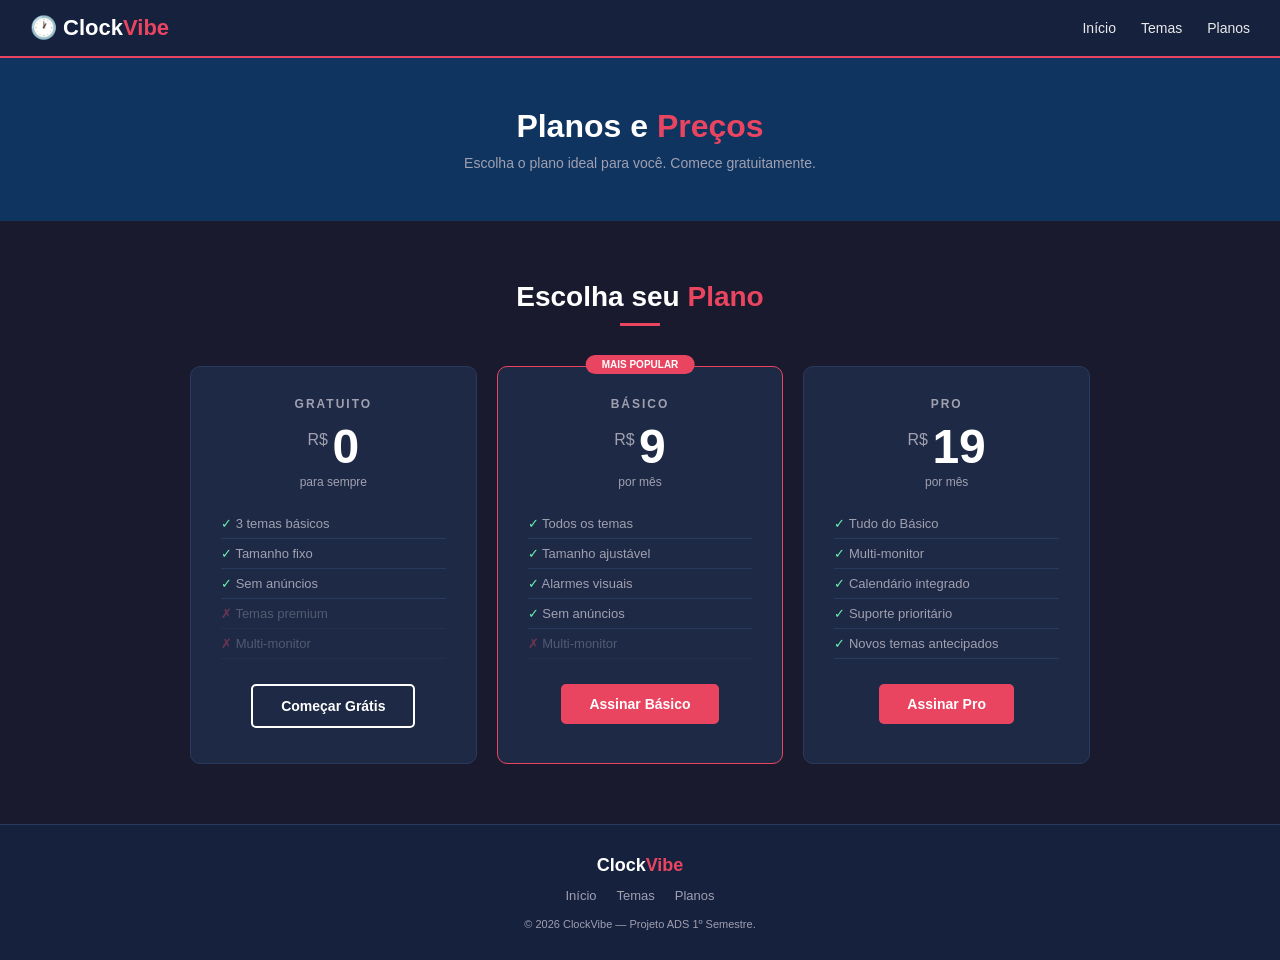
==== planos.html @ 99e5fd4c "Adicionar planos.html — Projeto ADS" ====
<!DOCTYPE html>
<html lang="pt-BR">
<head>
    <meta charset="UTF-8">
    <meta name="viewport" content="width=device-width, initial-scale=1.0">
    <title>Planos — ClockVibe</title>
    <link rel="stylesheet" href="css/style.css">
</head>
<body>

    <header>
        <a href="index.html" class="logo">🕐 Clock<span>Vibe</span></a>
        <nav>
            <ul>
                <li><a href="index.html">Início</a></li>
                <li><a href="temas.html">Temas</a></li>
                <li><a href="planos.html">Planos</a></li>
            </ul>
        </nav>
    </header>

    <div class="page-hero">
        <h1>Planos e <span>Preços</span></h1>
        <p>Escolha o plano ideal para você. Comece gratuitamente.</p>
    </div>

    <section>
        <div class="container">
            <div class="titulo-secao">
                <h2>Escolha seu <span>Plano</span></h2>
                <div class="linha-divisoria"></div>
            </div>
            <div class="grade-planos">
                <div class="plano-card">
                    <div class="plano-nome">Gratuito</div>
                    <div class="plano-preco">
                        <span class="cifrao">R$</span>
                        <span class="valor">0</span>
                        <span class="periodo">para sempre</span>
                    </div>
                    <ul class="plano-lista">
                        <li>3 temas básicos</li>
                        <li>Tamanho fixo</li>
                        <li>Sem anúncios</li>
                        <li class="indisponivel">Temas premium</li>
                        <li class="indisponivel">Multi-monitor</li>
                    </ul>
                    <a href="temas.html" class="btn btn-secundario">Começar Grátis</a>
                </div>
                <div class="plano-card destaque">
                    <div class="plano-popular">Mais Popular</div>
                    <div class="plano-nome">Básico</div>
                    <div class="plano-preco">
                        <span class="cifrao">R$</span>
                        <span class="valor">9</span>
                        <span class="periodo">por mês</span>
                    </div>
                    <ul class="plano-lista">
                        <li>Todos os temas</li>
                        <li>Tamanho ajustável</li>
                        <li>Alarmes visuais</li>
                        <li>Sem anúncios</li>
                        <li class="indisponivel">Multi-monitor</li>
                    </ul>
                    <a href="temas.html" class="btn btn-primario">Assinar Básico</a>
                </div>
                <div class="plano-card">
                    <div class="plano-nome">Pro</div>
                    <div class="plano-preco">
                        <span class="cifrao">R$</span>
                        <span class="valor">19</span>
                        <span class="periodo">por mês</span>
                    </div>
                    <ul class="plano-lista">
                        <li>Tudo do Básico</li>
                        <li>Multi-monitor</li>
                        <li>Calendário integrado</li>
                        <li>Suporte prioritário</li>
                        <li>Novos temas antecipados</li>
                    </ul>
                    <a href="temas.html" class="btn btn-primario">Assinar Pro</a>
                </div>
            </div>
        </div>
    </section>

    <footer>
        <div class="footer-logo">Clock<span>Vibe</span></div>
        <div class="footer-links">
            <a href="index.html">Início</a>
            <a href="temas.html">Temas</a>
            <a href="planos.html">Planos</a>
        </div>
        <p class="footer-copy">© 2026 ClockVibe — Projeto ADS 1º Semestre.</p>
    </footer>

</body>
</html>
---- css/style.css ----
/* ClockVibe — Versão Original (Crua) */

* {
    margin: 0;
    padding: 0;
    box-sizing: border-box;
}

body {
    font-family: Arial, sans-serif;
    background-color: #1a1a2e;
    color: #eaeaea;
}

/* Cabeçalho */
header {
    background-color: #16213e;
    border-bottom: 2px solid #e94560;
    padding: 15px 30px;
    display: flex;
    justify-content: space-between;
    align-items: center;
}

.logo {
    font-size: 22px;
    font-weight: bold;
    color: #ffffff;
    text-decoration: none;
}

.logo span {
    color: #e94560;
}

nav ul {
    list-style: none;
    display: flex;
    gap: 25px;
}

nav ul li a {
    text-decoration: none;
    color: #eaeaea;
    font-size: 14px;
}

nav ul li a:hover {
    color: #e94560;
}

/* Hero */
.hero {
    background-color: #0f3460;
    padding: 60px 30px;
    text-align: center;
}

.hero h1 {
    font-size: 40px;
    color: #ffffff;
    margin-bottom: 15px;
}

.hero h1 span {
    color: #e94560;
}

.hero p {
    font-size: 16px;
    color: #a0a0b0;
    margin-bottom: 30px;
}

.relogio-demo {
    background-color: rgba(0,0,0,0.3);
    border: 1px solid #e94560;
    border-radius: 10px;
    padding: 20px 40px;
    display: inline-block;
    margin-bottom: 30px;
}

.relogio-demo .hora {
    font-size: 56px;
    color: #e94560;
    letter-spacing: 6px;
}

.relogio-demo .data {
    font-size: 13px;
    color: #a0a0b0;
    letter-spacing: 2px;
    text-transform: uppercase;
}

/* Botões */
.btn {
    display: inline-block;
    padding: 12px 28px;
    border-radius: 5px;
    font-size: 14px;
    font-weight: bold;
    text-decoration: none;
    margin: 5px;
}

.btn-primario {
    background-color: #e94560;
    color: #ffffff;
}

.btn-secundario {
    background-color: transparent;
    color: #ffffff;
    border: 2px solid #ffffff;
}

/* Seções */
section {
    padding: 60px 30px;
}

.container {
    max-width: 1100px;
    margin: 0 auto;
}

.titulo-secao {
    text-align: center;
    margin-bottom: 40px;
}

.titulo-secao h2 {
    font-size: 28px;
    color: #ffffff;
    margin-bottom: 10px;
}

.titulo-secao h2 span {
    color: #e94560;
}

.titulo-secao p {
    color: #a0a0b0;
    font-size: 14px;
}

.linha-divisoria {
    width: 40px;
    height: 3px;
    background-color: #e94560;
    margin: 10px auto 15px;
}

/* Grid */
.grid-3 {
    display: grid;
    grid-template-columns: repeat(3, 1fr);
    gap: 20px;
}

.grid-2 {
    display: grid;
    grid-template-columns: repeat(2, 1fr);
    gap: 20px;
}

/* Cards */
.card {
    background-color: #1e2a45;
    border: 1px solid #2a3a5c;
    border-radius: 8px;
    padding: 25px;
}

.card-icone {
    font-size: 32px;
    margin-bottom: 12px;
}

.card h3 {
    font-size: 16px;
    color: #ffffff;
    margin-bottom: 8px;
}

.card p {
    font-size: 13px;
    color: #a0a0b0;
    line-height: 1.6;
}

/* Seção escura */
.secao-escura {
    background-color: #16213e;
}

/* Problemas */
.problema-item {
    background-color: #1e2a45;
    border-left: 4px solid #e94560;
    padding: 15px 20px;
    margin-bottom: 12px;
    border-radius: 0 8px 8px 0;
}

.problema-item h4 {
    font-size: 14px;
    color: #e94560;
    margin-bottom: 5px;
}

.problema-item p {
    font-size: 13px;
    color: #a0a0b0;
    margin-bottom: 8px;
}

.solucao-tag {
    display: inline-block;
    background-color: rgba(233,69,96,0.1);
    color: #e94560;
    font-size: 12px;
    padding: 3px 12px;
    border-radius: 20px;
    border: 1px solid rgba(233,69,96,0.3);
}

/* Temas */
.grade-temas {
    display: grid;
    grid-template-columns: repeat(3, 1fr);
    gap: 20px;
}

.tema-card {
    border-radius: 8px;
    overflow: hidden;
    border: 1px solid #2a3a5c;
}

.tema-preview {
    padding: 25px 15px;
    text-align: center;
    min-height: 120px;
    display: flex;
    flex-direction: column;
    align-items: center;
    justify-content: center;
}

.hora-tema {
    font-size: 32px;
    letter-spacing: 4px;
    margin-bottom: 5px;
}

.data-tema {
    font-size: 11px;
    letter-spacing: 2px;
    text-transform: uppercase;
    opacity: 0.7;
}

.tema-noturno .tema-preview { background: linear-gradient(135deg, #0d0d1a, #1a0533); }
.tema-noturno .hora-tema { color: #e94560; }
.tema-noturno .data-tema { color: #a080c0; }

.tema-oceano .tema-preview { background: linear-gradient(135deg, #0a1628, #0d3b6e); }
.tema-oceano .hora-tema { color: #4fc3f7; }
.tema-oceano .data-tema { color: #81d4fa; }

.tema-minimalista .tema-preview { background: linear-gradient(135deg, #1a1a1a, #2d2d2d); }
.tema-minimalista .hora-tema { color: #ffffff; }
.tema-minimalista .data-tema { color: #888888; }

.tema-hellokitty .tema-preview { background: linear-gradient(135deg, #ffe0f0, #ffb3d9); }
.tema-hellokitty .hora-tema { color: #d63384; font-weight: bold; }
.tema-hellokitty .data-tema { color: #e91e8c; }

.tema-galaxia .tema-preview { background: linear-gradient(135deg, #0d0221, #1a0533, #2d1b69); }
.tema-galaxia .hora-tema { color: #e040fb; }
.tema-galaxia .data-tema { color: #b39ddb; }

.tema-neon .tema-preview { background: linear-gradient(135deg, #000000, #0a0a1a); }
.tema-neon .hora-tema { color: #00ff88; }
.tema-neon .data-tema { color: #00ccff; }

.tema-info {
    background-color: #1e2a45;
    border-top: 1px solid #2a3a5c;
    padding: 12px 15px;
    display: flex;
    justify-content: space-between;
    align-items: center;
}

.tema-info h4 {
    font-size: 13px;
    color: #ffffff;
}

.tema-badge {
    font-size: 10px;
    font-weight: bold;
    padding: 2px 10px;
    border-radius: 20px;
    text-transform: uppercase;
}

.badge-gratis {
    background-color: rgba(105,240,174,0.1);
    color: #69f0ae;
    border: 1px solid rgba(105,240,174,0.3);
}

.badge-premium {
    background-color: rgba(233,69,96,0.1);
    color: #e94560;
    border: 1px solid rgba(233,69,96,0.3);
}

/* Planos */
.grade-planos {
    display: grid;
    grid-template-columns: repeat(3, 1fr);
    gap: 20px;
    max-width: 900px;
    margin: 0 auto;
}

.plano-card {
    background-color: #1e2a45;
    border: 1px solid #2a3a5c;
    border-radius: 10px;
    padding: 30px;
    text-align: center;
    position: relative;
}

.plano-card.destaque {
    border-color: #e94560;
}

.plano-popular {
    position: absolute;
    top: -12px;
    left: 50%;
    transform: translateX(-50%);
    background-color: #e94560;
    color: #fff;
    font-size: 10px;
    font-weight: bold;
    padding: 4px 16px;
    border-radius: 20px;
    text-transform: uppercase;
}

.plano-nome {
    font-size: 12px;
    font-weight: bold;
    letter-spacing: 2px;
    text-transform: uppercase;
    color: #a0a0b0;
    margin-bottom: 12px;
}

.plano-preco .cifrao {
    font-size: 16px;
    color: #a0a0b0;
    vertical-align: top;
    margin-top: 8px;
    display: inline-block;
}

.plano-preco .valor {
    font-size: 48px;
    font-weight: bold;
    color: #ffffff;
    line-height: 1;
}

.plano-preco .periodo {
    font-size: 12px;
    color: #a0a0b0;
    display: block;
    margin-top: 4px;
}

.plano-lista {
    list-style: none;
    margin: 20px 0;
    text-align: left;
}

.plano-lista li {
    font-size: 13px;
    color: #a0a0b0;
    padding: 7px 0;
    border-bottom: 1px solid #2a3a5c;
}

.plano-lista li::before {
    content: "✓ ";
    color: #69f0ae;
}

.plano-lista li.indisponivel {
    opacity: 0.4;
}

.plano-lista li.indisponivel::before {
    content: "✗ ";
    color: #e94560;
}

/* Rodapé */
footer {
    background-color: #16213e;
    border-top: 1px solid #2a3a5c;
    padding: 30px;
    text-align: center;
}

.footer-logo {
    font-size: 18px;
    font-weight: bold;
    color: #ffffff;
    margin-bottom: 12px;
}

.footer-logo span {
    color: #e94560;
}

.footer-links {
    display: flex;
    justify-content: center;
    gap: 20px;
    margin-bottom: 15px;
}

.footer-links a {
    text-decoration: none;
    color: #a0a0b0;
    font-size: 13px;
}

.footer-links a:hover {
    color: #e94560;
}

.footer-copy {
    font-size: 11px;
    color: #a0a0b0;
}

/* Page hero */
.page-hero {
    background-color: #0f3460;
    padding: 50px 30px;
    text-align: center;
}

.page-hero h1 {
    font-size: 32px;
    color: #ffffff;
    margin-bottom: 10px;
}

.page-hero h1 span {
    color: #e94560;
}

.page-hero p {
    color: #a0a0b0;
    font-size: 14px;
}

/* Tabela */
.tabela-problemas {
    width: 100%;
    border-collapse: collapse;
    margin-top: 20px;
}

.tabela-problemas th {
    background-color: #0f3460;
    color: #ffffff;
    padding: 12px 15px;
    text-align: left;
    font-size: 12px;
    text-transform: uppercase;
}

.tabela-problemas td {
    padding: 12px 15px;
    border-bottom: 1px solid #2a3a5c;
    font-size: 13px;
    color: #a0a0b0;
}

/* Utilitários */
.centralizado { text-align: center; }
.margem-topo { margin-top: 25px; }
.grupo-botoes { display: flex; gap: 12px; justify-content: center; flex-wrap: wrap; }
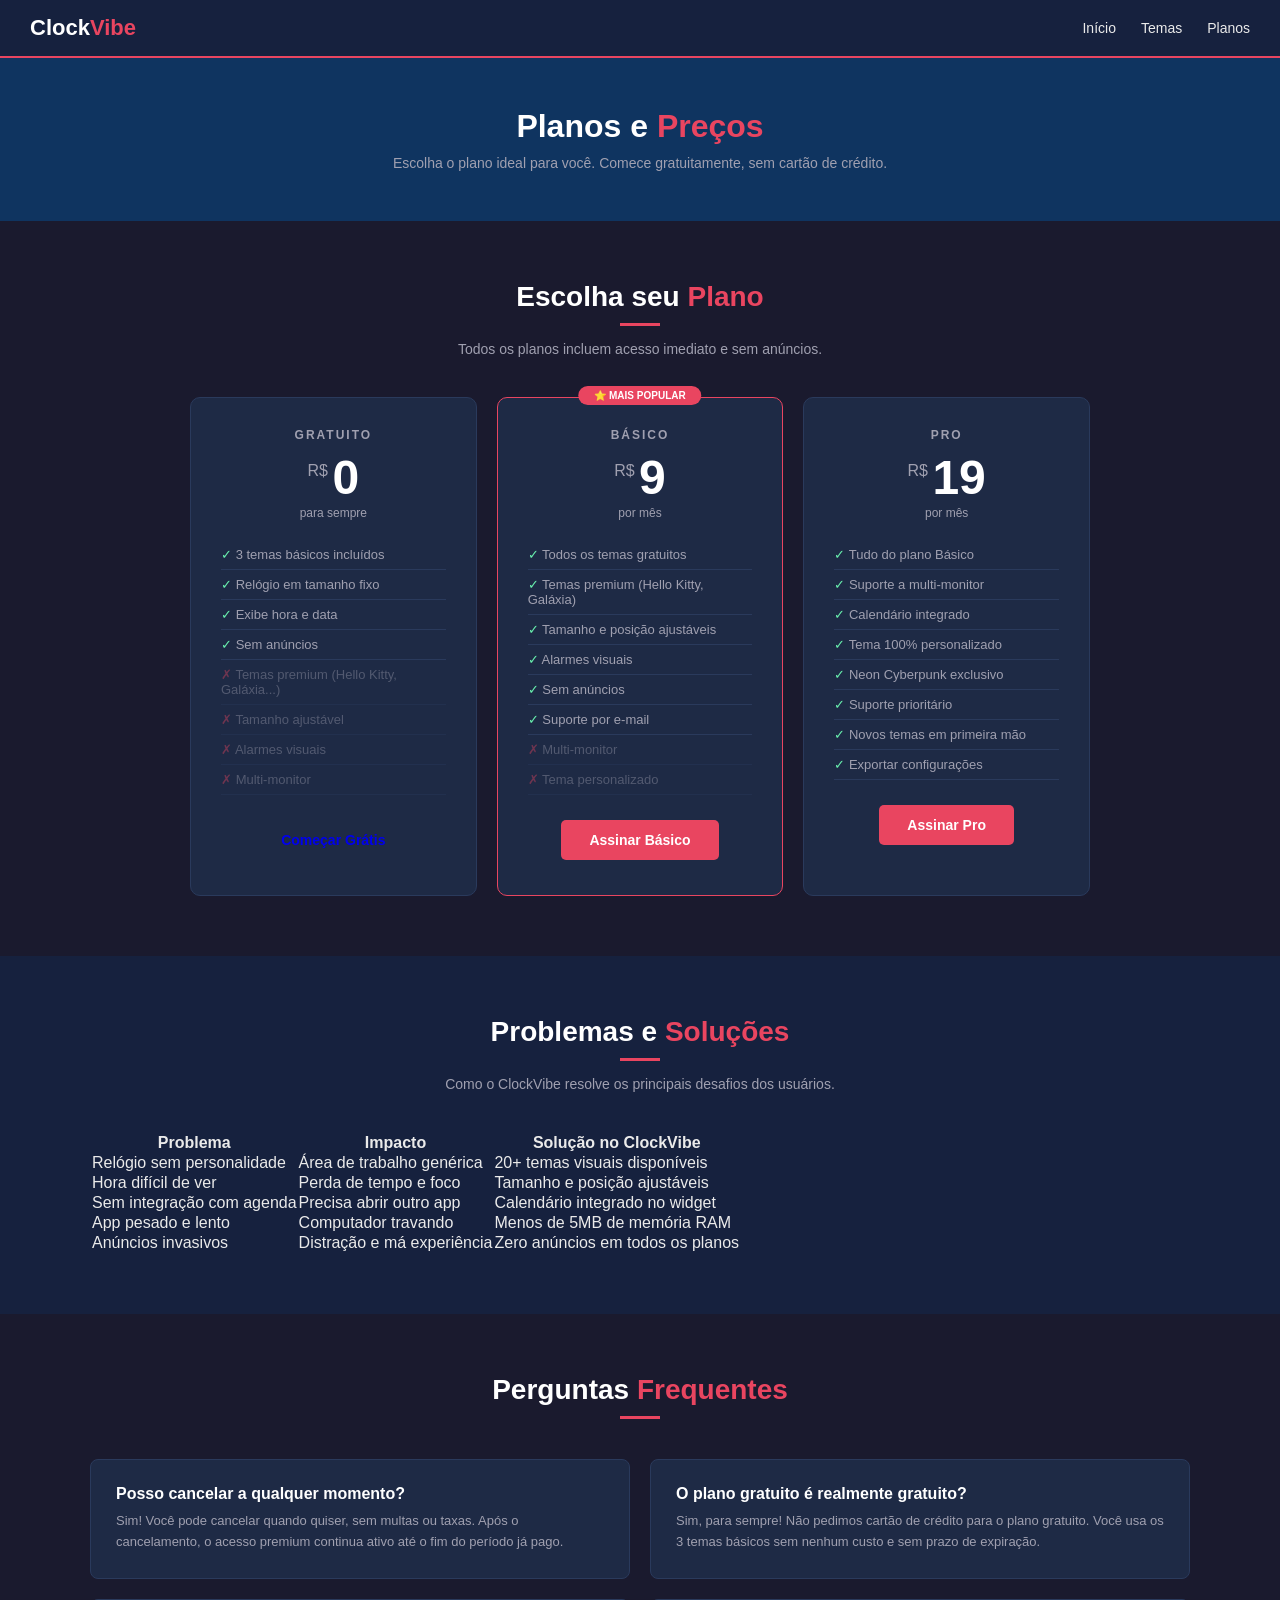
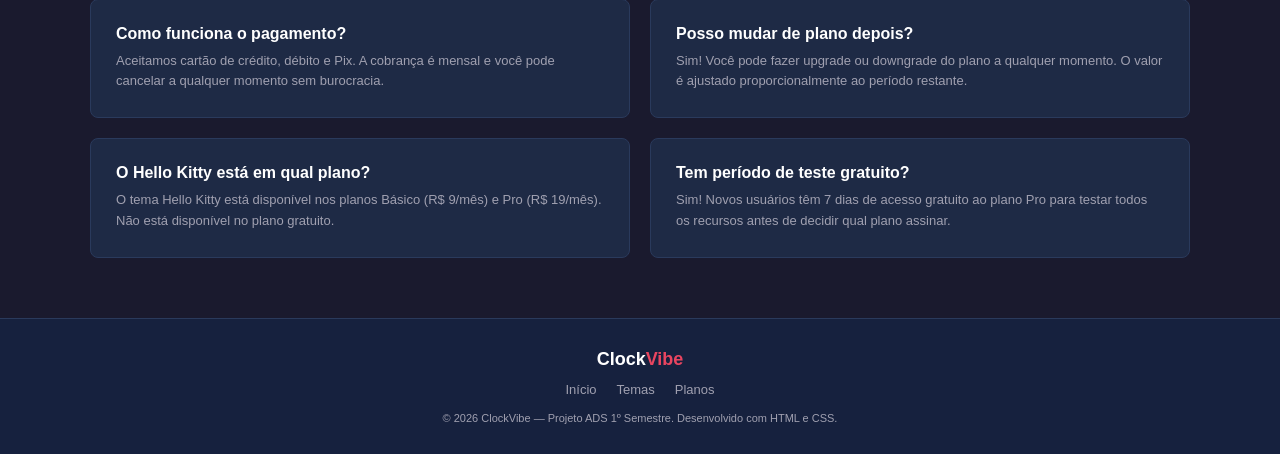
==== commit 1e5e8708: "Atualiza planos.html" ====
--- a/planos.html
+++ b/planos.html
@@ -8,29 +8,35 @@
 </head>
 <body>
 
+    <!-- ===== CABEÇALHO ===== -->
     <header>
-        <a href="index.html" class="logo">🕐 Clock<span>Vibe</span></a>
+        <a href="index.html" class="logo">Clock<span>Vibe</span></a>
         <nav>
             <ul>
                 <li><a href="index.html">Início</a></li>
                 <li><a href="temas.html">Temas</a></li>
-                <li><a href="planos.html">Planos</a></li>
+                <li><a href="planos.html" class="ativo">Planos</a></li>
             </ul>
         </nav>
     </header>
 
+    <!-- ===== HERO DA PÁGINA ===== -->
     <div class="page-hero">
         <h1>Planos e <span>Preços</span></h1>
-        <p>Escolha o plano ideal para você. Comece gratuitamente.</p>
+        <p>Escolha o plano ideal para você. Comece gratuitamente, sem cartão de crédito.</p>
     </div>
 
+    <!-- ===== CARDS DE PLANOS ===== -->
     <section>
         <div class="container">
             <div class="titulo-secao">
                 <h2>Escolha seu <span>Plano</span></h2>
                 <div class="linha-divisoria"></div>
+                <p>Todos os planos incluem acesso imediato e sem anúncios.</p>
             </div>
             <div class="grade-planos">
+
+                <!-- Plano Gratuito -->
                 <div class="plano-card">
                     <div class="plano-nome">Gratuito</div>
                     <div class="plano-preco">
@@ -39,16 +45,21 @@
                         <span class="periodo">para sempre</span>
                     </div>
                     <ul class="plano-lista">
-                        <li>3 temas básicos</li>
-                        <li>Tamanho fixo</li>
+                        <li>3 temas básicos incluídos</li>
+                        <li>Relógio em tamanho fixo</li>
+                        <li>Exibe hora e data</li>
                         <li>Sem anúncios</li>
-                        <li class="indisponivel">Temas premium</li>
+                        <li class="indisponivel">Temas premium (Hello Kitty, Galáxia...)</li>
+                        <li class="indisponivel">Tamanho ajustável</li>
+                        <li class="indisponivel">Alarmes visuais</li>
                         <li class="indisponivel">Multi-monitor</li>
                     </ul>
-                    <a href="temas.html" class="btn btn-secundario">Começar Grátis</a>
-                </div>
+                    <a href="temas.html" class="btn btn-outline">Começar Grátis</a>
+                </div>
+
+                <!-- Plano Básico (destaque) -->
                 <div class="plano-card destaque">
-                    <div class="plano-popular">Mais Popular</div>
+                    <div class="plano-popular">⭐ Mais Popular</div>
                     <div class="plano-nome">Básico</div>
                     <div class="plano-preco">
                         <span class="cifrao">R$</span>
@@ -56,14 +67,19 @@
                         <span class="periodo">por mês</span>
                     </div>
                     <ul class="plano-lista">
-                        <li>Todos os temas</li>
-                        <li>Tamanho ajustável</li>
+                        <li>Todos os temas gratuitos</li>
+                        <li>Temas premium (Hello Kitty, Galáxia)</li>
+                        <li>Tamanho e posição ajustáveis</li>
                         <li>Alarmes visuais</li>
                         <li>Sem anúncios</li>
+                        <li>Suporte por e-mail</li>
                         <li class="indisponivel">Multi-monitor</li>
+                        <li class="indisponivel">Tema personalizado</li>
                     </ul>
                     <a href="temas.html" class="btn btn-primario">Assinar Básico</a>
                 </div>
+
+                <!-- Plano Pro -->
                 <div class="plano-card">
                     <div class="plano-nome">Pro</div>
                     <div class="plano-preco">
@@ -72,18 +88,106 @@
                         <span class="periodo">por mês</span>
                     </div>
                     <ul class="plano-lista">
-                        <li>Tudo do Básico</li>
-                        <li>Multi-monitor</li>
+                        <li>Tudo do plano Básico</li>
+                        <li>Suporte a multi-monitor</li>
                         <li>Calendário integrado</li>
+                        <li>Tema 100% personalizado</li>
+                        <li>Neon Cyberpunk exclusivo</li>
                         <li>Suporte prioritário</li>
-                        <li>Novos temas antecipados</li>
+                        <li>Novos temas em primeira mão</li>
+                        <li>Exportar configurações</li>
                     </ul>
                     <a href="temas.html" class="btn btn-primario">Assinar Pro</a>
                 </div>
+
             </div>
         </div>
     </section>
 
+    <!-- ===== TABELA DE PROBLEMAS E SOLUÇÕES ===== -->
+    <section class="secao-escura">
+        <div class="container">
+            <div class="titulo-secao">
+                <h2>Problemas e <span>Soluções</span></h2>
+                <div class="linha-divisoria"></div>
+                <p>Como o ClockVibe resolve os principais desafios dos usuários.</p>
+            </div>
+            <table class="tabela-comparativa">
+                <thead>
+                    <tr>
+                        <th>Problema</th>
+                        <th>Impacto</th>
+                        <th>Solução no ClockVibe</th>
+                    </tr>
+                </thead>
+                <tbody>
+                    <tr>
+                        <td>Relógio sem personalidade</td>
+                        <td>Área de trabalho genérica</td>
+                        <td>20+ temas visuais disponíveis</td>
+                    </tr>
+                    <tr>
+                        <td>Hora difícil de ver</td>
+                        <td>Perda de tempo e foco</td>
+                        <td>Tamanho e posição ajustáveis</td>
+                    </tr>
+                    <tr>
+                        <td>Sem integração com agenda</td>
+                        <td>Precisa abrir outro app</td>
+                        <td>Calendário integrado no widget</td>
+                    </tr>
+                    <tr>
+                        <td>App pesado e lento</td>
+                        <td>Computador travando</td>
+                        <td>Menos de 5MB de memória RAM</td>
+                    </tr>
+                    <tr>
+                        <td>Anúncios invasivos</td>
+                        <td>Distração e má experiência</td>
+                        <td>Zero anúncios em todos os planos</td>
+                    </tr>
+                </tbody>
+            </table>
+        </div>
+    </section>
+
+    <!-- ===== PERGUNTAS FREQUENTES ===== -->
+    <section>
+        <div class="container">
+            <div class="titulo-secao">
+                <h2>Perguntas <span>Frequentes</span></h2>
+                <div class="linha-divisoria"></div>
+            </div>
+            <div class="grid-2">
+                <div class="card faq-card">
+                    <h3>Posso cancelar a qualquer momento?</h3>
+                    <p>Sim! Você pode cancelar quando quiser, sem multas ou taxas. Após o cancelamento, o acesso premium continua ativo até o fim do período já pago.</p>
+                </div>
+                <div class="card faq-card">
+                    <h3>O plano gratuito é realmente gratuito?</h3>
+                    <p>Sim, para sempre! Não pedimos cartão de crédito para o plano gratuito. Você usa os 3 temas básicos sem nenhum custo e sem prazo de expiração.</p>
+                </div>
+                <div class="card faq-card">
+                    <h3>Como funciona o pagamento?</h3>
+                    <p>Aceitamos cartão de crédito, débito e Pix. A cobrança é mensal e você pode cancelar a qualquer momento sem burocracia.</p>
+                </div>
+                <div class="card faq-card">
+                    <h3>Posso mudar de plano depois?</h3>
+                    <p>Sim! Você pode fazer upgrade ou downgrade do plano a qualquer momento. O valor é ajustado proporcionalmente ao período restante.</p>
+                </div>
+                <div class="card faq-card">
+                    <h3>O Hello Kitty está em qual plano?</h3>
+                    <p>O tema Hello Kitty está disponível nos planos Básico (R$ 9/mês) e Pro (R$ 19/mês). Não está disponível no plano gratuito.</p>
+                </div>
+                <div class="card faq-card">
+                    <h3>Tem período de teste gratuito?</h3>
+                    <p>Sim! Novos usuários têm 7 dias de acesso gratuito ao plano Pro para testar todos os recursos antes de decidir qual plano assinar.</p>
+                </div>
+            </div>
+        </div>
+    </section>
+
+    <!-- ===== RODAPÉ ===== -->
     <footer>
         <div class="footer-logo">Clock<span>Vibe</span></div>
         <div class="footer-links">
@@ -91,7 +195,7 @@
             <a href="temas.html">Temas</a>
             <a href="planos.html">Planos</a>
         </div>
-        <p class="footer-copy">© 2026 ClockVibe — Projeto ADS 1º Semestre.</p>
+        <p class="footer-copy">© 2026 ClockVibe — Projeto ADS 1º Semestre. Desenvolvido com HTML e CSS.</p>
     </footer>
 
 </body>
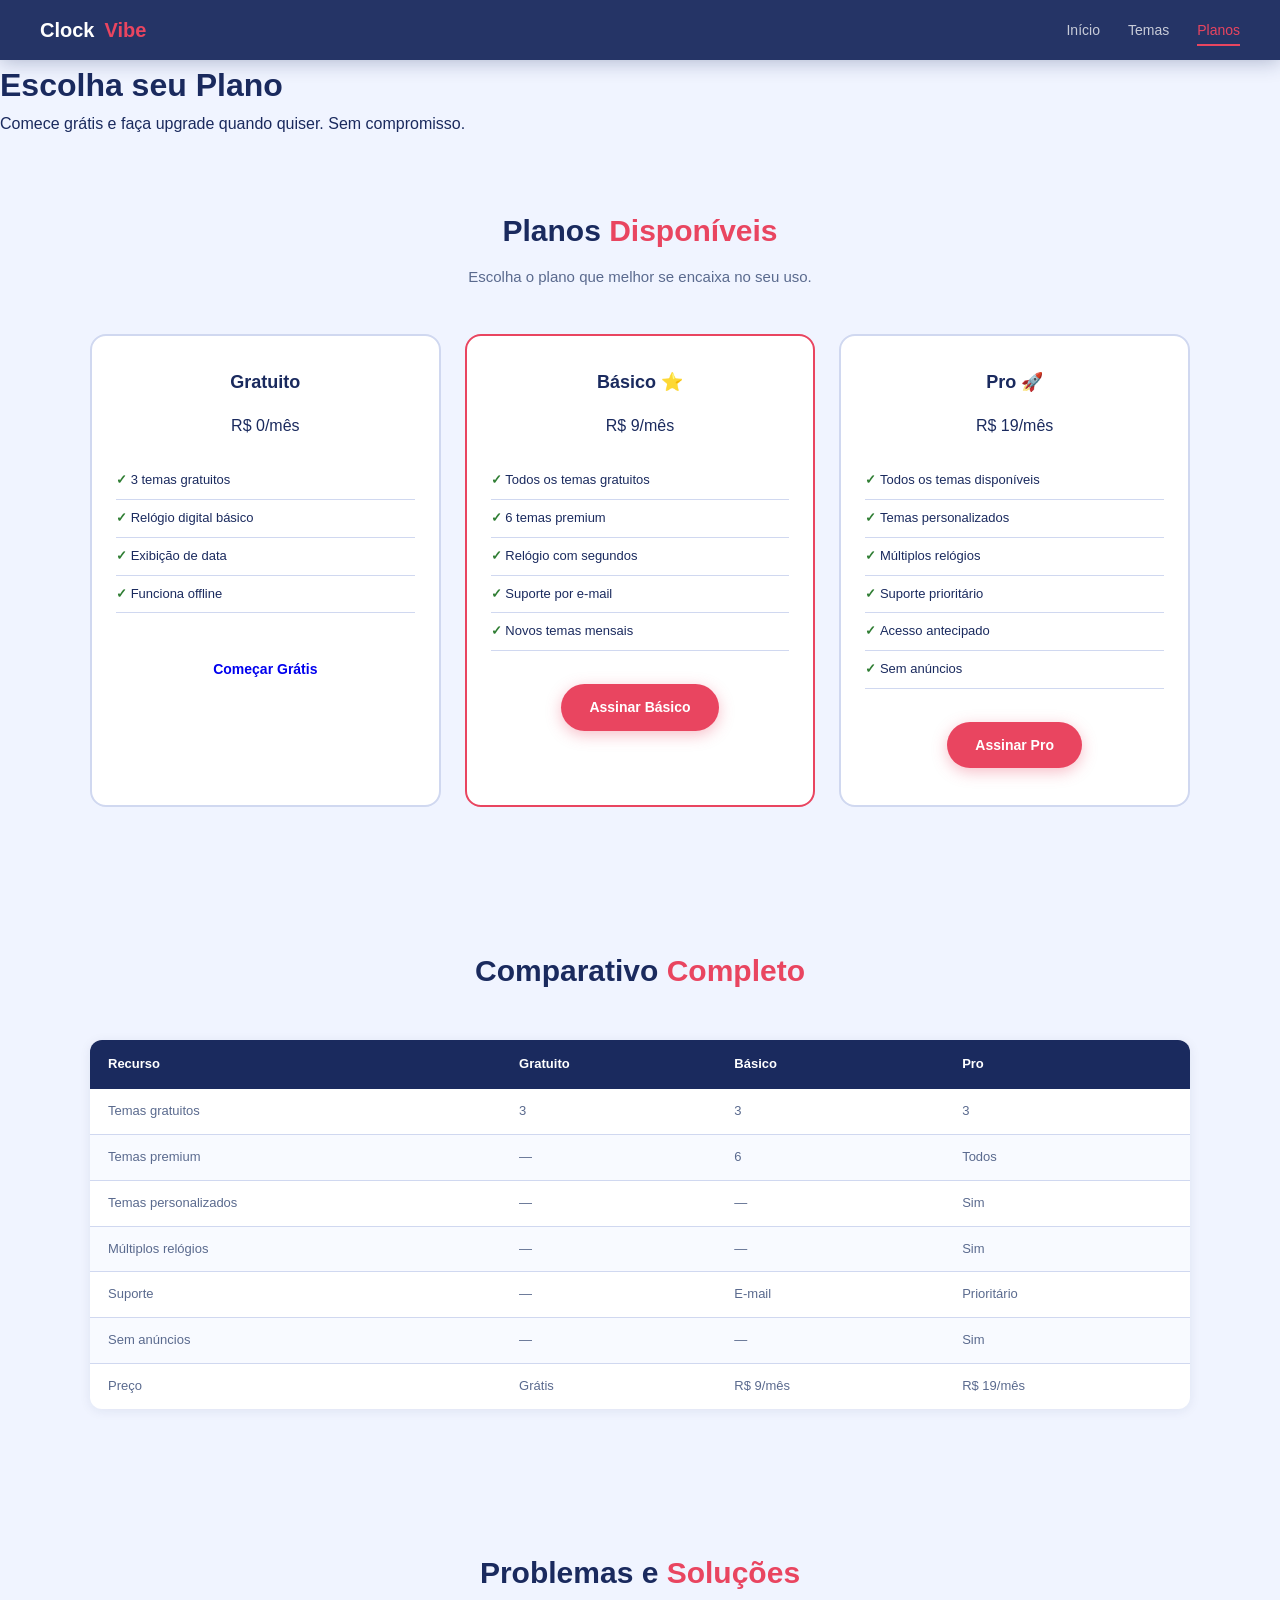
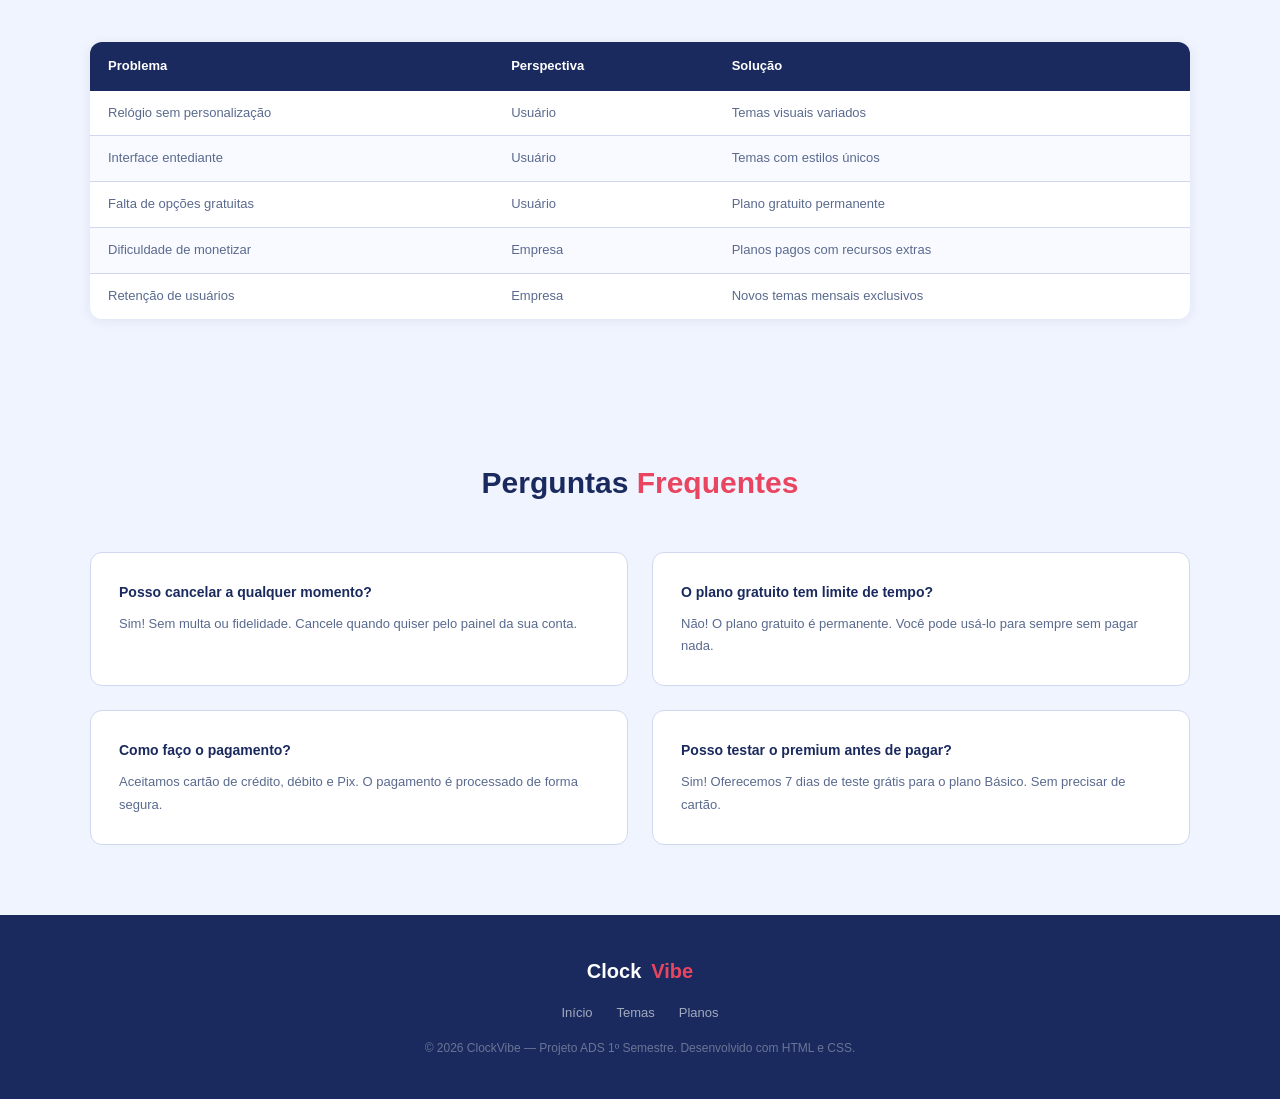
==== commit 9eed33e9: "Atualizar planos.html — versão final ADS" ====
--- a/planos.html
+++ b/planos.html
@@ -8,7 +8,7 @@
 </head>
 <body>
 
-    <!-- ===== CABEÇALHO ===== -->
+    <!-- CABEÇALHO -->
     <header>
         <a href="index.html" class="logo">Clock<span>Vibe</span></a>
         <nav>
@@ -20,174 +20,145 @@
         </nav>
     </header>
 
-    <!-- ===== HERO DA PÁGINA ===== -->
-    <div class="page-hero">
-        <h1>Planos e <span>Preços</span></h1>
-        <p>Escolha o plano ideal para você. Comece gratuitamente, sem cartão de crédito.</p>
+    <!-- HERO -->
+    <div class="hero">
+        <h1>Escolha seu <span>Plano</span></h1>
+        <p>Comece grátis e faça upgrade quando quiser. Sem compromisso.</p>
     </div>
 
-    <!-- ===== CARDS DE PLANOS ===== -->
+    <!-- PLANOS -->
     <section>
         <div class="container">
             <div class="titulo-secao">
-                <h2>Escolha seu <span>Plano</span></h2>
-                <div class="linha-divisoria"></div>
-                <p>Todos os planos incluem acesso imediato e sem anúncios.</p>
+                <h2>Planos <span>Disponíveis</span></h2>
+                <p>Escolha o plano que melhor se encaixa no seu uso.</p>
             </div>
-            <div class="grade-planos">
+            <div class="grid-3">
 
-                <!-- Plano Gratuito -->
                 <div class="plano-card">
                     <div class="plano-nome">Gratuito</div>
-                    <div class="plano-preco">
-                        <span class="cifrao">R$</span>
-                        <span class="valor">0</span>
-                        <span class="periodo">para sempre</span>
-                    </div>
+                    <div class="plano-preco">R$ 0<span>/mês</span></div>
                     <ul class="plano-lista">
-                        <li>3 temas básicos incluídos</li>
-                        <li>Relógio em tamanho fixo</li>
-                        <li>Exibe hora e data</li>
-                        <li>Sem anúncios</li>
-                        <li class="indisponivel">Temas premium (Hello Kitty, Galáxia...)</li>
-                        <li class="indisponivel">Tamanho ajustável</li>
-                        <li class="indisponivel">Alarmes visuais</li>
-                        <li class="indisponivel">Multi-monitor</li>
+                        <li>3 temas gratuitos</li>
+                        <li>Relógio digital básico</li>
+                        <li>Exibição de data</li>
+                        <li>Funciona offline</li>
                     </ul>
-                    <a href="temas.html" class="btn btn-outline">Começar Grátis</a>
+                    <a href="temas.html" class="btn btn-secundario">Começar Grátis</a>
                 </div>
 
-                <!-- Plano Básico (destaque) -->
                 <div class="plano-card destaque">
-                    <div class="plano-popular">⭐ Mais Popular</div>
-                    <div class="plano-nome">Básico</div>
-                    <div class="plano-preco">
-                        <span class="cifrao">R$</span>
-                        <span class="valor">9</span>
-                        <span class="periodo">por mês</span>
-                    </div>
+                    <div class="plano-nome">Básico ⭐</div>
+                    <div class="plano-preco">R$ 9<span>/mês</span></div>
                     <ul class="plano-lista">
                         <li>Todos os temas gratuitos</li>
-                        <li>Temas premium (Hello Kitty, Galáxia)</li>
-                        <li>Tamanho e posição ajustáveis</li>
-                        <li>Alarmes visuais</li>
-                        <li>Sem anúncios</li>
+                        <li>6 temas premium</li>
+                        <li>Relógio com segundos</li>
                         <li>Suporte por e-mail</li>
-                        <li class="indisponivel">Multi-monitor</li>
-                        <li class="indisponivel">Tema personalizado</li>
+                        <li>Novos temas mensais</li>
                     </ul>
-                    <a href="temas.html" class="btn btn-primario">Assinar Básico</a>
+                    <a href="#" class="btn btn-primario">Assinar Básico</a>
                 </div>
 
-                <!-- Plano Pro -->
                 <div class="plano-card">
-                    <div class="plano-nome">Pro</div>
-                    <div class="plano-preco">
-                        <span class="cifrao">R$</span>
-                        <span class="valor">19</span>
-                        <span class="periodo">por mês</span>
-                    </div>
+                    <div class="plano-nome">Pro 🚀</div>
+                    <div class="plano-preco">R$ 19<span>/mês</span></div>
                     <ul class="plano-lista">
-                        <li>Tudo do plano Básico</li>
-                        <li>Suporte a multi-monitor</li>
-                        <li>Calendário integrado</li>
-                        <li>Tema 100% personalizado</li>
-                        <li>Neon Cyberpunk exclusivo</li>
+                        <li>Todos os temas disponíveis</li>
+                        <li>Temas personalizados</li>
+                        <li>Múltiplos relógios</li>
                         <li>Suporte prioritário</li>
-                        <li>Novos temas em primeira mão</li>
-                        <li>Exportar configurações</li>
+                        <li>Acesso antecipado</li>
+                        <li>Sem anúncios</li>
                     </ul>
-                    <a href="temas.html" class="btn btn-primario">Assinar Pro</a>
+                    <a href="#" class="btn btn-primario">Assinar Pro</a>
                 </div>
 
             </div>
         </div>
     </section>
 
-    <!-- ===== TABELA DE PROBLEMAS E SOLUÇÕES ===== -->
-    <section class="secao-escura">
+    <!-- TABELA COMPARATIVA -->
+    <section class="secao-cinza">
+        <div class="container">
+            <div class="titulo-secao">
+                <h2>Comparativo <span>Completo</span></h2>
+            </div>
+            <table class="tabela-comparativa">
+                <thead>
+                    <tr>
+                        <th>Recurso</th>
+                        <th>Gratuito</th>
+                        <th>Básico</th>
+                        <th>Pro</th>
+                    </tr>
+                </thead>
+                <tbody>
+                    <tr><td>Temas gratuitos</td><td>3</td><td>3</td><td>3</td></tr>
+                    <tr><td>Temas premium</td><td>—</td><td>6</td><td>Todos</td></tr>
+                    <tr><td>Temas personalizados</td><td>—</td><td>—</td><td>Sim</td></tr>
+                    <tr><td>Múltiplos relógios</td><td>—</td><td>—</td><td>Sim</td></tr>
+                    <tr><td>Suporte</td><td>—</td><td>E-mail</td><td>Prioritário</td></tr>
+                    <tr><td>Sem anúncios</td><td>—</td><td>—</td><td>Sim</td></tr>
+                    <tr><td>Preço</td><td>Grátis</td><td>R$ 9/mês</td><td>R$ 19/mês</td></tr>
+                </tbody>
+            </table>
+        </div>
+    </section>
+
+    <!-- PROBLEMAS E SOLUÇÕES -->
+    <section>
         <div class="container">
             <div class="titulo-secao">
                 <h2>Problemas e <span>Soluções</span></h2>
-                <div class="linha-divisoria"></div>
-                <p>Como o ClockVibe resolve os principais desafios dos usuários.</p>
             </div>
             <table class="tabela-comparativa">
                 <thead>
                     <tr>
                         <th>Problema</th>
-                        <th>Impacto</th>
-                        <th>Solução no ClockVibe</th>
+                        <th>Perspectiva</th>
+                        <th>Solução</th>
                     </tr>
                 </thead>
                 <tbody>
-                    <tr>
-                        <td>Relógio sem personalidade</td>
-                        <td>Área de trabalho genérica</td>
-                        <td>20+ temas visuais disponíveis</td>
-                    </tr>
-                    <tr>
-                        <td>Hora difícil de ver</td>
-                        <td>Perda de tempo e foco</td>
-                        <td>Tamanho e posição ajustáveis</td>
-                    </tr>
-                    <tr>
-                        <td>Sem integração com agenda</td>
-                        <td>Precisa abrir outro app</td>
-                        <td>Calendário integrado no widget</td>
-                    </tr>
-                    <tr>
-                        <td>App pesado e lento</td>
-                        <td>Computador travando</td>
-                        <td>Menos de 5MB de memória RAM</td>
-                    </tr>
-                    <tr>
-                        <td>Anúncios invasivos</td>
-                        <td>Distração e má experiência</td>
-                        <td>Zero anúncios em todos os planos</td>
-                    </tr>
+                    <tr><td>Relógio sem personalização</td><td>Usuário</td><td>Temas visuais variados</td></tr>
+                    <tr><td>Interface entediante</td><td>Usuário</td><td>Temas com estilos únicos</td></tr>
+                    <tr><td>Falta de opções gratuitas</td><td>Usuário</td><td>Plano gratuito permanente</td></tr>
+                    <tr><td>Dificuldade de monetizar</td><td>Empresa</td><td>Planos pagos com recursos extras</td></tr>
+                    <tr><td>Retenção de usuários</td><td>Empresa</td><td>Novos temas mensais exclusivos</td></tr>
                 </tbody>
             </table>
         </div>
     </section>
 
-    <!-- ===== PERGUNTAS FREQUENTES ===== -->
-    <section>
+    <!-- FAQ -->
+    <section class="secao-cinza">
         <div class="container">
             <div class="titulo-secao">
                 <h2>Perguntas <span>Frequentes</span></h2>
-                <div class="linha-divisoria"></div>
             </div>
             <div class="grid-2">
                 <div class="card faq-card">
                     <h3>Posso cancelar a qualquer momento?</h3>
-                    <p>Sim! Você pode cancelar quando quiser, sem multas ou taxas. Após o cancelamento, o acesso premium continua ativo até o fim do período já pago.</p>
+                    <p>Sim! Sem multa ou fidelidade. Cancele quando quiser pelo painel da sua conta.</p>
                 </div>
                 <div class="card faq-card">
-                    <h3>O plano gratuito é realmente gratuito?</h3>
-                    <p>Sim, para sempre! Não pedimos cartão de crédito para o plano gratuito. Você usa os 3 temas básicos sem nenhum custo e sem prazo de expiração.</p>
+                    <h3>O plano gratuito tem limite de tempo?</h3>
+                    <p>Não! O plano gratuito é permanente. Você pode usá-lo para sempre sem pagar nada.</p>
                 </div>
                 <div class="card faq-card">
-                    <h3>Como funciona o pagamento?</h3>
-                    <p>Aceitamos cartão de crédito, débito e Pix. A cobrança é mensal e você pode cancelar a qualquer momento sem burocracia.</p>
+                    <h3>Como faço o pagamento?</h3>
+                    <p>Aceitamos cartão de crédito, débito e Pix. O pagamento é processado de forma segura.</p>
                 </div>
                 <div class="card faq-card">
-                    <h3>Posso mudar de plano depois?</h3>
-                    <p>Sim! Você pode fazer upgrade ou downgrade do plano a qualquer momento. O valor é ajustado proporcionalmente ao período restante.</p>
-                </div>
-                <div class="card faq-card">
-                    <h3>O Hello Kitty está em qual plano?</h3>
-                    <p>O tema Hello Kitty está disponível nos planos Básico (R$ 9/mês) e Pro (R$ 19/mês). Não está disponível no plano gratuito.</p>
-                </div>
-                <div class="card faq-card">
-                    <h3>Tem período de teste gratuito?</h3>
-                    <p>Sim! Novos usuários têm 7 dias de acesso gratuito ao plano Pro para testar todos os recursos antes de decidir qual plano assinar.</p>
+                    <h3>Posso testar o premium antes de pagar?</h3>
+                    <p>Sim! Oferecemos 7 dias de teste grátis para o plano Básico. Sem precisar de cartão.</p>
                 </div>
             </div>
         </div>
     </section>
 
-    <!-- ===== RODAPÉ ===== -->
+    <!-- RODAPÉ -->
     <footer>
         <div class="footer-logo">Clock<span>Vibe</span></div>
         <div class="footer-links">
